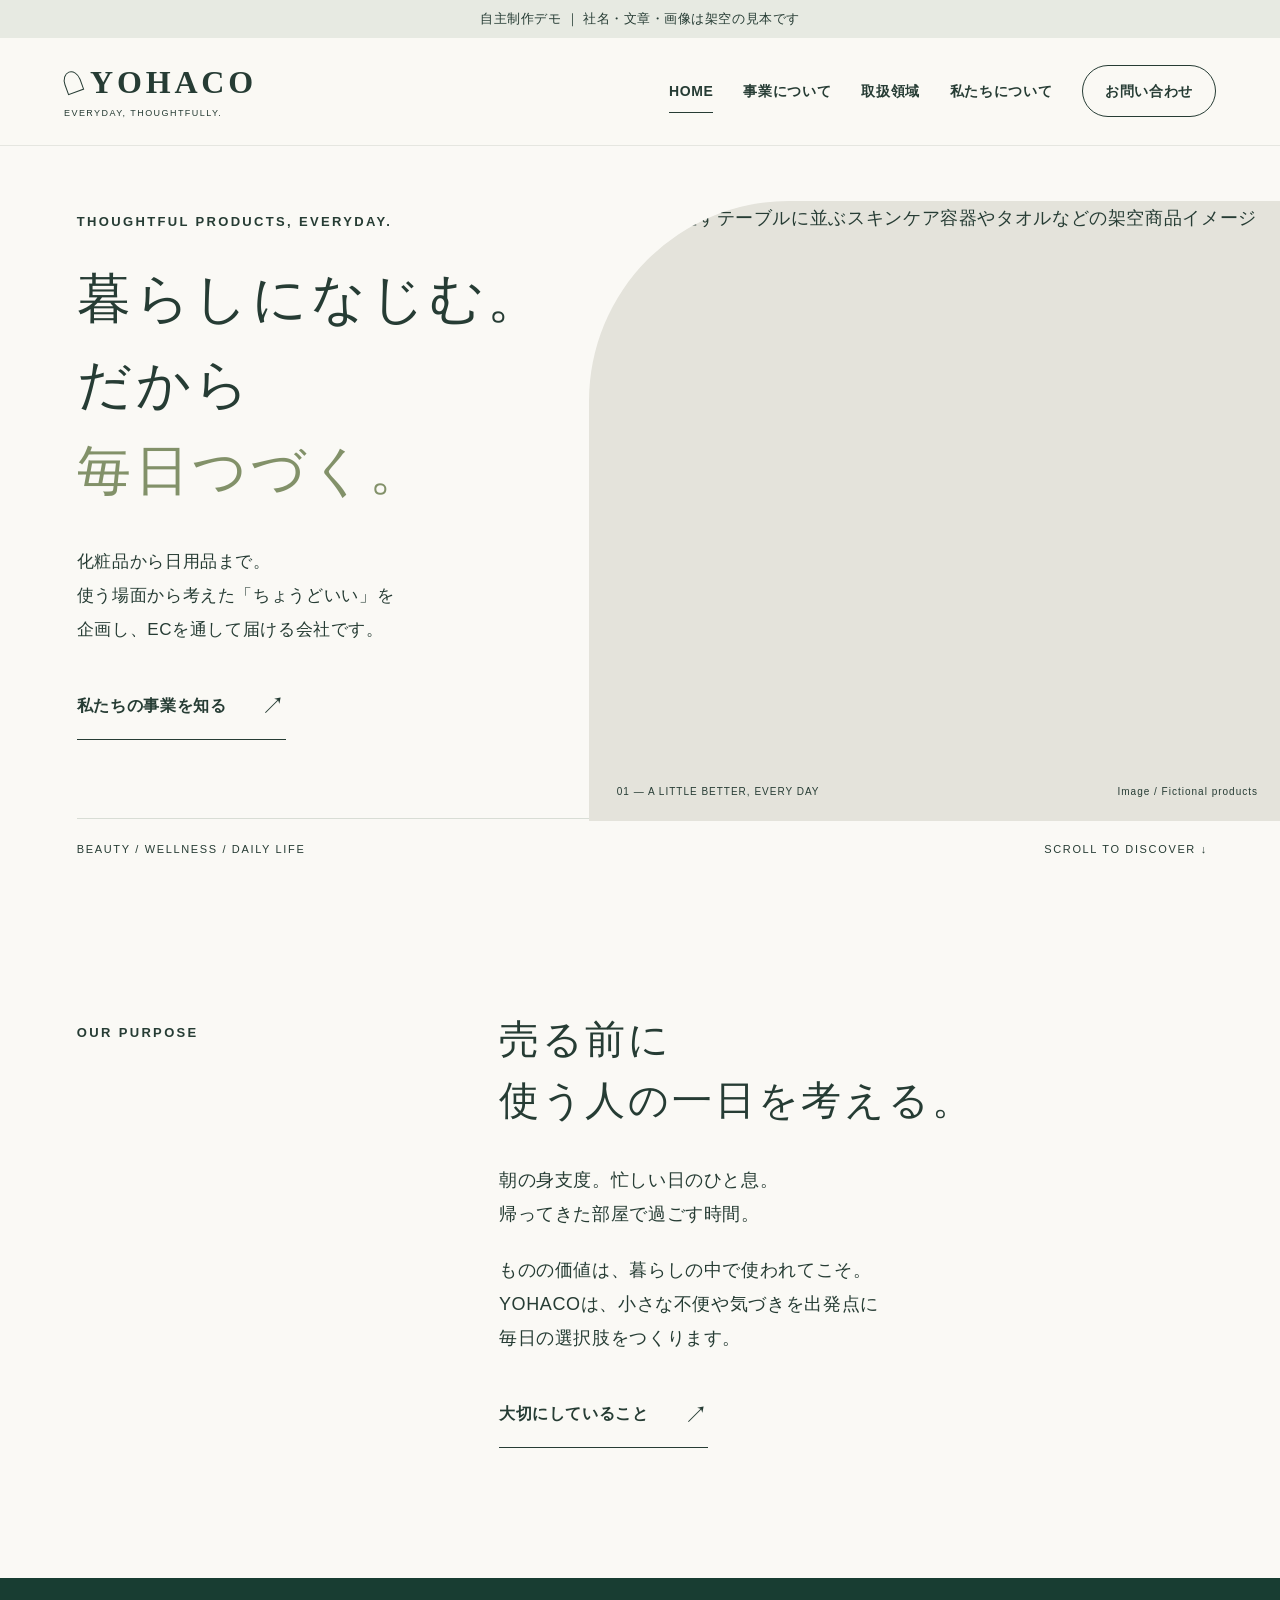
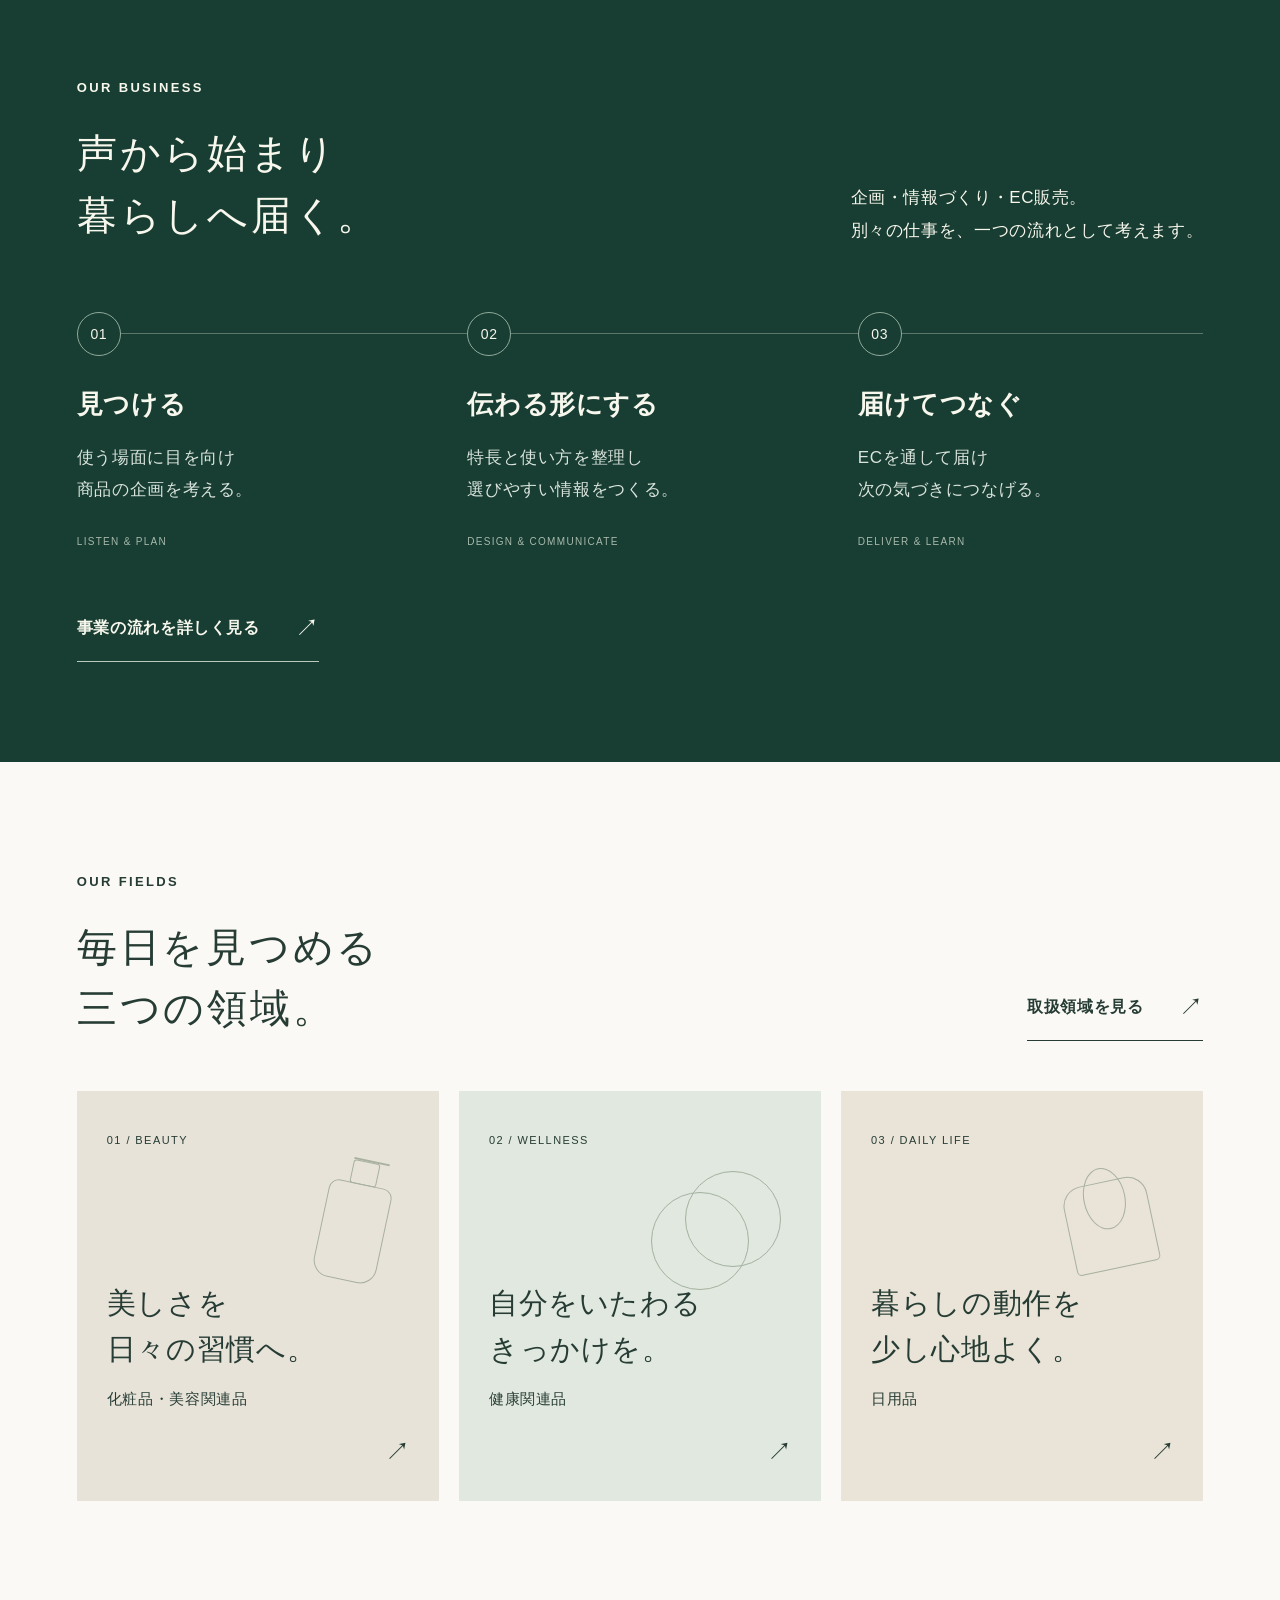
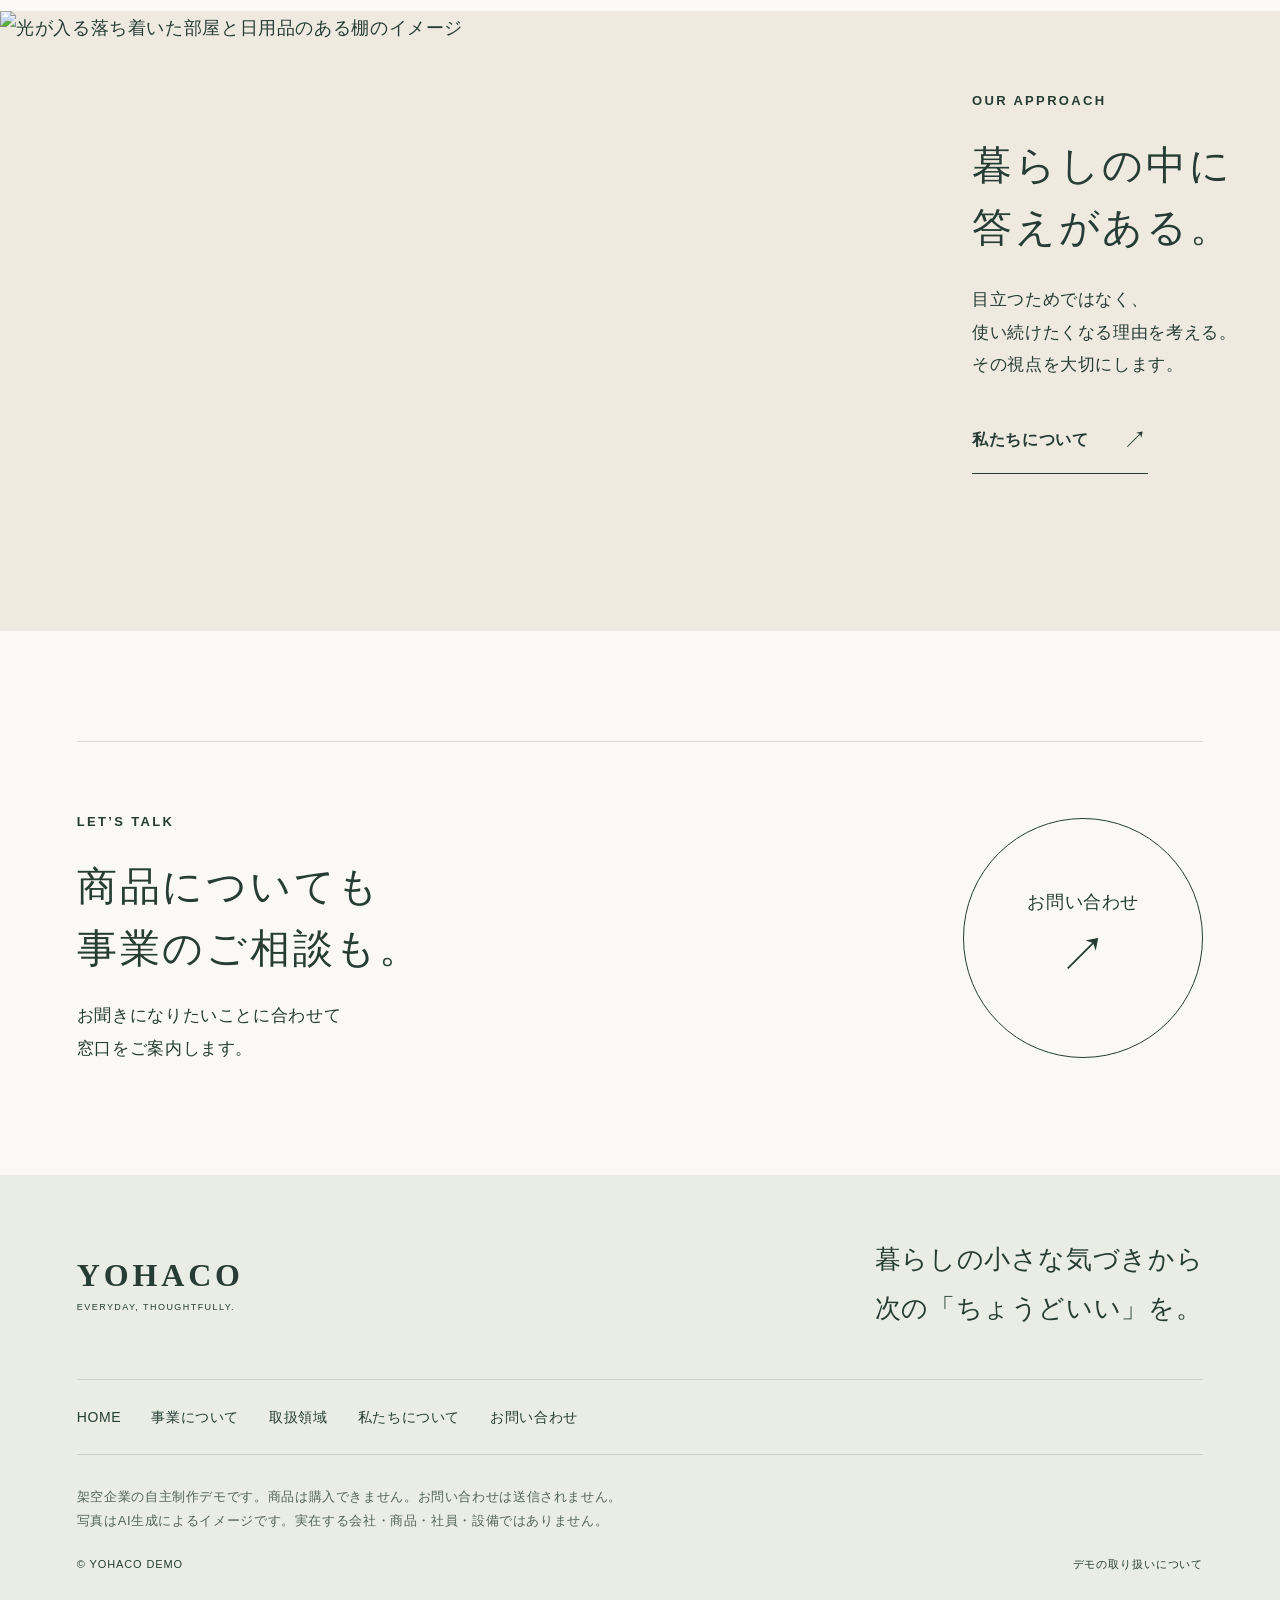
==== index.html @ bc438890 "Add fictional corporate site demo and empathy-informed copy" ====
<!doctype html><html lang="ja"><head><meta charset="UTF-8"><meta name="viewport" content="width=device-width,initial-scale=1"><meta name="robots" content="noindex,nofollow"><meta name="description" content="架空EC企業YOHACOのコーポレートサイト制作見本。企画からEC販売までの事業を紹介する自主制作デモです。"><title>暮らしになじむ だから毎日つづく | YOHACO — 架空企業デモ</title><link rel="stylesheet" href="style.css"><script defer src="app.js"></script></head><body><a class="skip" href="#main">本文へ</a><div class="demo-note">自主制作デモ <span>｜ 社名・文章・画像は架空の見本です</span></div><header><a class="brand" href="index.html" aria-label="YOHACO ホーム"><i aria-hidden="true"></i>YOHACO<small>EVERYDAY, THOUGHTFULLY.</small></a><button class="menu" aria-expanded="false" aria-controls="nav">MENU <b>＋</b></button><nav id="nav" aria-label="メインナビゲーション"><a href="index.html" aria-current="page">HOME</a><a href="business.html">事業について</a><a href="products.html">取扱領域</a><a href="company.html">私たちについて</a><a href="contact.html">お問い合わせ</a></nav></header><main id="main"><section class="hero"><div class="hero-copy"><p class="eyebrow">THOUGHTFUL PRODUCTS, EVERYDAY.</p><h1><span>暮らしになじむ。</span><span>だから</span><span class="accent">毎日つづく。</span></h1><p>化粧品から日用品まで。<br>使う場面から考えた「ちょうどいい」を<br>企画し、ECを通して届ける会社です。</p><a class="text-link" href="business.html">私たちの事業を知る <b>↗</b></a></div><div class="hero-visual"><img src="assets/hero.webp" alt="朝の光が差すテーブルに並ぶスキンケア容器やタオルなどの架空商品イメージ" width="1536" height="1024"><div class="visual-caption"><span>01 — A LITTLE BETTER, EVERY DAY</span><span>Image / Fictional products</span></div></div><div class="hero-bottom"><span>BEAUTY / WELLNESS / DAILY LIFE</span><span>SCROLL TO DISCOVER ↓</span></div></section>
<section class="intro wrap"><p class="eyebrow">OUR PURPOSE</p><div><h2><span>売る前に</span><br><span>使う人の一日を考える。</span></h2><p>朝の身支度。忙しい日のひと息。<br>帰ってきた部屋で過ごす時間。</p><p>ものの価値は、暮らしの中で使われてこそ。<br>YOHACOは、小さな不便や気づきを出発点に<br>毎日の選択肢をつくります。</p><a class="text-link" href="company.html">大切にしていること <b>↗</b></a></div></section>
<section class="business-home"><div class="wrap"><div class="section-top"><div><p class="eyebrow">OUR BUSINESS</p><h2>声から始まり<br>暮らしへ届く。</h2></div><p>企画・情報づくり・EC販売。<br>別々の仕事を、一つの流れとして考えます。</p></div><div class="flow" aria-label="事業の流れ"><article><span class="step">01</span><h3>見つける</h3><p>使う場面に目を向け<br>商品の企画を考える。</p><span class="eng">LISTEN & PLAN</span></article><article><span class="step">02</span><h3>伝わる形にする</h3><p>特長と使い方を整理し<br>選びやすい情報をつくる。</p><span class="eng">DESIGN & COMMUNICATE</span></article><article><span class="step">03</span><h3>届けてつなぐ</h3><p>ECを通して届け<br>次の気づきにつなげる。</p><span class="eng">DELIVER & LEARN</span></article></div><a class="text-link" href="business.html">事業の流れを詳しく見る <b>↗</b></a></div></section>
<section class="areas wrap"><div class="section-top"><div><p class="eyebrow">OUR FIELDS</p><h2>毎日を見つめる<br>三つの領域。</h2></div><a class="text-link" href="products.html">取扱領域を見る <b>↗</b></a></div><div class="area-grid"><a class="area beauty" href="products.html#beauty"><span class="area-no">01 / BEAUTY</span><div class="line-art bottle" aria-hidden="true"></div><h3>美しさを<br>日々の習慣へ。</h3><p>化粧品・美容関連品</p><b class="arrow">↗</b></a><a class="area wellness" href="products.html#wellness"><span class="area-no">02 / WELLNESS</span><div class="line-art rings" aria-hidden="true"></div><h3>自分をいたわる<br>きっかけを。</h3><p>健康関連品</p><b class="arrow">↗</b></a><a class="area daily" href="products.html#daily"><span class="area-no">03 / DAILY LIFE</span><div class="line-art box" aria-hidden="true"></div><h3>暮らしの動作を<br>少し心地よく。</h3><p>日用品</p><b class="arrow">↗</b></a></div></section>
<section class="scene"><img src="assets/living.webp" alt="光が入る落ち着いた部屋と日用品のある棚のイメージ" loading="lazy" width="1536" height="1024"><div><p class="eyebrow">OUR APPROACH</p><h2>暮らしの中に<br>答えがある。</h2><p>目立つためではなく、<br>使い続けたくなる理由を考える。<br>その視点を大切にします。</p><a class="text-link" href="company.html">私たちについて <b>↗</b></a></div></section><section class="contact-band"><div><p class="eyebrow">LET’S TALK</p><h2>商品についても<br>事業のご相談も。</h2><p>お聞きになりたいことに合わせて<br>窓口をご案内します。</p></div><a class="round-link" href="contact.html"><span>お問い合わせ</span><b aria-hidden="true">↗</b></a></section></main><footer><div class="footer-top"><a class="brand" href="index.html">YOHACO<small>EVERYDAY, THOUGHTFULLY.</small></a><p>暮らしの小さな気づきから<br>次の「ちょうどいい」を。</p></div><div class="footer-nav"><a href="index.html" aria-current="page">HOME</a><a href="business.html">事業について</a><a href="products.html">取扱領域</a><a href="company.html">私たちについて</a><a href="contact.html">お問い合わせ</a></div><div class="fine">架空企業の自主制作デモです。商品は購入できません。お問い合わせは送信されません。<br>写真はAI生成によるイメージです。実在する会社・商品・社員・設備ではありません。</div><div class="copyright">© YOHACO DEMO <a href="privacy.html">デモの取り扱いについて</a></div></footer></body></html>
---- style.css ----
:root{--ink:#263c34;--deep:#183d32;--muted:#65736c;--paper:#faf9f5;--sand:#ede9df;--line:#d8ddd5;--accent:#8d9b69}*{box-sizing:border-box}html{scroll-behavior:smooth;scroll-padding-top:110px}body{margin:0;background:var(--paper);color:var(--ink);font-family:"Noto Sans JP","Yu Gothic",Meiryo,sans-serif;font-size:18px;line-height:1.9;letter-spacing:.035em}a{color:inherit;text-decoration:none}button,input,textarea{font:inherit}button,a,input,textarea{ -webkit-tap-highlight-color:transparent}button{cursor:pointer}a:focus-visible,button:focus-visible,input:focus-visible,textarea:focus-visible{outline:3px solid #a1844d;outline-offset:5px}img{display:block;width:100%;height:auto}h1,h2,h3,p{margin:0}h1,h2{font-family:"Yu Mincho","Hiragino Mincho ProN",serif;font-weight:500;line-height:1.55;letter-spacing:.07em;overflow-wrap:anywhere}h1 span,h2 span{display:inline-block}h1{font-size:clamp(38px,4.4vw,68px)}h2{font-size:clamp(30px,3.1vw,46px)}h3{font-size:25px;line-height:1.6}p+p{margin-top:22px}.wrap{width:min(1200px,88%);margin:auto}.eyebrow{font-size:13px;font-weight:600;letter-spacing:.18em;line-height:1.6;margin-bottom:25px}.demo-note{background:#e7eae2;text-align:center;font-size:13px;line-height:1.5;padding:9px 18px;letter-spacing:.04em}.skip{position:fixed;top:-100px;left:12px;background:#fff;padding:10px;z-index:100}.skip:focus{top:5px}header{height:108px;display:flex;align-items:center;justify-content:space-between;padding:0 5%;background:rgba(250,249,245,.95);border-bottom:1px solid rgba(40,60,50,.1);position:relative;z-index:10}.brand{font-family:Georgia,serif;font-size:32px;line-height:1.2;letter-spacing:.12em;font-weight:bold}.brand small{font-family:Arial,sans-serif;font-size:9px;display:block;letter-spacing:.16em;font-weight:normal;margin-top:7px}.brand i{display:inline-block;border:1px solid var(--ink);border-radius:50% 50% 0 0;width:17px;height:22px;margin-right:9px;transform:rotate(-20deg)}nav{display:flex;gap:30px;align-items:center}nav a{font-size:14px;font-weight:600;padding:9px 0;position:relative}nav a:after{content:'';height:1px;width:0;position:absolute;bottom:0;left:0;background:var(--ink);transition:width .3s}nav a:hover:after,nav a[aria-current]:after{width:100%}nav a:last-child{border:1px solid var(--ink);border-radius:40px;padding:12px 22px}.menu{display:none}.hero{position:relative;padding:54px 0 0 6%;overflow:hidden}.hero-copy{position:relative;z-index:2;width:48%;padding:12px 0 60px}.hero h1{font-size:clamp(42px,4.25vw,66px);line-height:1.58;margin-bottom:30px}.hero h1>span{display:block}.accent{color:#829169}.hero-copy>p:not(.eyebrow){font-size:17px;line-height:2}.hero-visual{position:absolute;left:46%;top:55px;width:54%;height:620px;border-radius:200px 0 0 0;overflow:hidden;background:#e4e3db}.hero-visual img{height:100%;object-fit:cover;object-position:57% center;animation:heroLight 1.8s ease-out}.visual-caption{position:absolute;bottom:20px;left:28px;right:22px;display:flex;justify-content:space-between;font-size:10px;letter-spacing:.1em;gap:10px;color:#263c34}.hero-bottom{border-top:1px solid var(--line);margin:18px 6% 0 0;display:flex;justify-content:space-between;font-size:11px;letter-spacing:.15em;padding:20px 0}.text-link{display:inline-flex;gap:35px;align-items:center;border-bottom:1px solid var(--ink);padding:10px 0;margin-top:26px;font-size:16px;font-weight:600}.text-link b{font-size:24px;font-weight:normal;transition:transform .3s}.text-link:hover b{transform:translate(4px,-4px)}.intro{padding:130px 0;display:grid;grid-template-columns:1fr 2fr;gap:70px}.intro>div{max-width:760px}.intro h2{margin-bottom:30px}.intro p{font-size:18px}.intro>.eyebrow{font-size:13px;padding-top:13px}.business-home{background:var(--deep);color:#f7f7ed;padding:100px 0}.section-top{display:flex;justify-content:space-between;align-items:end;gap:35px}.section-top>p{font-size:17px;max-width:450px}.flow{display:grid;grid-template-columns:repeat(3,1fr);gap:45px;margin:65px 0 18px;position:relative}.flow:before{content:'';position:absolute;top:21px;left:0;width:100%;height:1px;background:#5a776a;transform:scaleX(0);transform-origin:left;transition:transform 1.4s ease}.flow.in-view:before{transform:scaleX(1)}.flow article{position:relative;opacity:.6;transition:opacity .6s}.flow.in-view article{opacity:1}.flow article:nth-child(2){transition-delay:.25s}.flow article:nth-child(3){transition-delay:.5s}.step{display:inline-block;background:var(--deep);border:1px solid #8eab9c;border-radius:50%;font-size:14px;width:44px;height:44px;text-align:center;line-height:42px;position:relative;margin-bottom:28px}.flow h3{font-size:26px;margin-bottom:16px}.flow p{font-size:17px;color:#d9e4dd}.eng{display:block;font-size:10px;letter-spacing:.13em;margin-top:26px;color:#a7b9ac}.business-home .text-link{border-color:#b9cbbf}.areas{padding:110px 0}.area-grid{display:grid;grid-template-columns:repeat(3,1fr);gap:20px;margin-top:50px}.area{padding:30px;min-height:410px;position:relative;overflow:hidden;transition:box-shadow .3s}.area:hover{box-shadow:0 12px 32px #253a3214}.beauty{background:#e8e3d9}.wellness{background:#e0e8df}.daily{background:#e9e4d7}.area-no{font-size:11px;letter-spacing:.13em;position:relative;z-index:1}.area h3{font-family:"Yu Mincho",serif;font-weight:500;position:relative;font-size:29px;margin-top:125px}.area p{font-size:15px;margin-top:12px}.arrow{position:absolute;bottom:25px;right:28px;font-size:25px;font-weight:normal}.line-art{position:absolute;color:#8d9b86;opacity:.7;transition:transform .8s}.bottle{width:64px;height:98px;border:1px solid currentColor;border-radius:10px 10px 17px 17px;right:55px;top:92px;transform:rotate(12deg)}.bottle:before{content:'';position:absolute;width:25px;height:22px;border:1px solid currentColor;top:-24px;left:18px;border-radius:3px}.bottle:after{content:'';width:36px;height:2px;position:absolute;top:-26px;left:18px;background:currentColor}.rings{width:96px;height:96px;border:1px solid currentColor;border-radius:50%;top:80px;right:40px}.rings:after{content:'';width:96px;height:96px;border:1px solid currentColor;border-radius:50%;position:absolute;top:20px;left:-35px}.box{width:85px;height:88px;border:1px solid currentColor;right:50px;top:90px;transform:rotate(-12deg);border-radius:20px 20px 5px 5px}.box:after{content:'';height:60px;width:40px;border:1px solid currentColor;position:absolute;top:-15px;left:20px;border-radius:50%}.area:hover .line-art{transform:rotate(0) translateY(-7px)}.scene{display:grid;grid-template-columns:1.1fr 1fr;background:#eeeae0;overflow:hidden}.scene>img{width:100%;height:100%;min-height:620px;object-fit:cover;clip-path:inset(0 12% 0 0);transition:clip-path 1.1s}.scene.in-view>img{clip-path:inset(0)}.scene>div{padding:80px 12%}.scene h2{margin-bottom:25px}.scene p:not(.eyebrow){font-size:17px}.contact-band{width:min(1200px,88%);margin:110px auto;display:flex;justify-content:space-between;align-items:center;gap:35px;border-top:1px solid var(--line);padding-top:70px}.contact-band p:not(.eyebrow){font-size:17px;margin-top:20px}.round-link{border:1px solid var(--ink);width:240px;height:240px;border-radius:50%;display:flex;flex-direction:column;align-items:center;justify-content:center;flex-shrink:0;transition:background .3s,color .3s}.round-link:hover{background:var(--deep);color:#fff}.round-link b{font-size:48px;font-weight:normal;line-height:1.5}footer{background:#e9ede5;padding:60px 6% 28px}.footer-top{display:flex;justify-content:space-between;gap:30px;align-items:center;margin-bottom:45px}.footer-top p{font-family:"Yu Mincho",serif;font-size:26px}.footer-nav{display:flex;gap:30px;flex-wrap:wrap;font-size:14px;border-top:1px solid #cbd3c8;border-bottom:1px solid #cbd3c8;padding:24px 0}.fine{font-size:13px;color:#536454;margin-top:30px;line-height:1.8}.copyright{display:flex;justify-content:space-between;font-size:11px;letter-spacing:.08em;margin-top:22px}.page-head{padding:80px 0 65px}.page-head .lead{font-size:19px;margin-top:28px;max-width:760px}.wide-photo img{max-height:600px;object-fit:cover}.wide-photo figcaption{font-size:13px;margin-top:10px;color:var(--muted)}.service-list{padding:30px 0}.service-list article{display:grid;grid-template-columns:1fr 2.2fr;gap:60px;padding:80px 0;border-bottom:1px solid var(--line)}.big-number{font-family:Georgia,serif;font-size:100px;line-height:1.1;color:#9dab91}.service-list h2{margin-bottom:25px}.service-list p{max-width:720px}.service-list ul{padding:25px 0 0 20px;line-height:2.1;font-size:17px}.product-row{display:grid;grid-template-columns:1fr 1.25fr;gap:70px;padding:40px 0 70px;margin-bottom:35px;border-bottom:1px solid var(--line);scroll-margin-top:30px}.category-visual{min-height:420px;position:relative;overflow:hidden;display:flex;align-items:end;justify-content:center;padding:38px}.category-visual>span{font-family:Georgia,serif;font-size:30px;letter-spacing:.14em;color:#6d7969}.category-visual .line-art{top:110px;right:40%;transform:scale(1.7)}.product-row h2{margin-bottom:22px}.product-row p{font-size:17px}.product-row dl{margin-top:30px;font-size:16px}.product-row dt{font-weight:bold;margin-top:18px}.product-row dd{margin:5px 0}.note{font-size:15px!important;color:var(--muted);margin-top:20px!important}.values{padding:0 0 45px}.values article{display:grid;grid-template-columns:1fr 1.6fr 2fr;gap:35px;border-top:1px solid var(--line);padding:45px 0}.values article>span{font-size:12px;letter-spacing:.1em;padding-top:10px}.values h2{font-size:26px}.values p{font-size:17px}.company-data{padding-bottom:30px}.company-data h2{margin-bottom:30px}.disclosure{padding:22px 26px;border-left:3px solid #96a185;background:#edf0e8;font-size:16px;line-height:1.8;margin-bottom:32px}.company-data dl{margin:0}.company-data dt{float:left;width:30%;padding:25px 0;font-size:16px}.company-data dd{margin-left:30%;padding:25px 0;border-bottom:1px solid var(--line);font-size:17px}.contact-form{max-width:850px;padding-bottom:100px}fieldset{border:0;padding:0;margin:35px 0}legend{font-weight:bold;margin-bottom:20px}.contact-choices{display:grid;grid-template-columns:1fr 1fr;gap:20px}.contact-choices label{border:1px solid var(--line);padding:22px;display:flex;align-items:center;gap:12px;cursor:pointer;background:#fff}.contact-choices label:has(input:checked){border-color:var(--deep);background:#eef1e9}.contact-choices input{accent-color:var(--deep)}.contact-choices small{display:block;font-size:14px;margin-top:6px;color:var(--muted)}.fields label{display:block;font-size:16px;font-weight:bold;margin-top:25px}.fields input,.fields textarea{display:block;width:100%;margin-top:10px;padding:16px;background:#fff;border:1px solid #c7cec4;border-radius:0;font-size:18px;font-weight:normal;color:var(--ink)}.fields textarea{resize:vertical}.primary{background:var(--deep);color:#fff;border:0;padding:20px 30px;display:flex;justify-content:space-between;gap:35px;min-width:280px;margin-top:35px;font-size:17px}.primary:hover{background:#31594a}#confirmed-data dt{font-size:14px;color:var(--muted);margin-top:20px}#confirmed-data dd{margin:5px 0 20px;white-space:pre-wrap;overflow-wrap:anywhere}#confirmation h2{font-size:32px}.policy{max-width:850px;padding-bottom:100px}.policy h2{font-size:27px;margin:35px 0 20px}.policy p{font-size:18px}@keyframes heroLight{from{opacity:0;transform:scale(1.035)}to{opacity:1;transform:scale(1)}}
@media(min-width:1500px){.hero-visual{height:690px}.hero-copy{padding-bottom:90px}}
@media(max-width:1050px){header{padding:0 5%;height:95px}nav{gap:18px}nav a{font-size:12px}nav a:last-child{padding:10px 16px}.hero-visual{height:570px;left:48%;width:52%}.hero-copy{width:50%}.hero h1{font-size:47px}.hero-copy>p:not(.eyebrow){font-size:16px}.hero-visual img{object-position:65% center}.visual-caption{display:none}.flow{gap:25px}.flow h3{font-size:23px}.area{padding:25px}.area h3{font-size:25px}.scene>div{padding:65px 10%}.values article{grid-template-columns:1fr 2fr}.values article p{grid-column:2}.product-row{gap:35px}}
@media(max-width:760px){html{scroll-padding-top:20px}body{font-size:18px;letter-spacing:.025em}.demo-note{font-size:11px;padding:8px 10px}.demo-note span{white-space:nowrap}header{height:85px;padding:0 6%}.brand{font-size:27px}.brand small{font-size:8px}.brand i{width:15px;height:20px}.menu{display:flex;gap:18px;align-items:center;background:none;border:0;font-size:12px;letter-spacing:.1em;color:var(--ink);padding:10px}.menu b{font-size:23px;font-weight:normal}nav{display:none;position:absolute;left:0;right:0;top:85px;padding:20px 6% 30px;background:var(--paper);box-shadow:0 20px 20px #142d2212;flex-direction:column;align-items:stretch;gap:0}nav.open{display:flex}nav a{font-size:17px;padding:16px 0;border-bottom:1px solid var(--line)}nav a:last-child{margin-top:15px;text-align:center}.wrap{width:88%}.hero{padding:35px 0 0}.hero-copy{width:88%;margin:auto;padding:0 0 30px}.hero h1{font-size:clamp(37px,10.3vw,55px);line-height:1.5;margin-bottom:24px}.hero h1>span:nth-child(2),.hero h1>span:nth-child(3){display:inline}.hero .eyebrow{font-size:10px;letter-spacing:.13em;margin-bottom:20px}.hero-copy>p:not(.eyebrow){font-size:17px;line-height:1.95}.hero-visual{position:relative;left:6%;top:auto;width:94%;height:350px;border-radius:100px 0 0 0}.hero-visual img{object-position:center}.hero-bottom{margin:20px 6% 0;font-size:8px;gap:15px;padding:16px 0}.hero-bottom span:last-child{white-space:nowrap}.text-link{font-size:16px;gap:30px;margin-top:20px}.intro{display:block;padding:75px 0}.intro>.eyebrow{font-size:12px;padding:0;margin-bottom:20px}.intro h2{font-size:31px;margin-bottom:25px}.intro p{font-size:18px;line-height:2}.intro br{display:none}.intro h2 br{display:block}.business-home{padding:65px 0}.section-top{display:block}.section-top>p{font-size:17px;margin-top:24px}.eyebrow{font-size:11px;margin-bottom:20px}h2{font-size:32px}.flow{display:block;margin-top:40px}.flow:before{top:0;left:21px;width:1px;height:100%;transform:scaleY(0);transform-origin:top}.flow.in-view:before{transform:scaleY(1)}.flow article{padding:0 0 35px 70px}.step{position:absolute;left:0;top:0}.flow h3{font-size:24px;margin-bottom:12px}.flow p{font-size:17px}.eng{margin-top:16px}.flow article:last-child{padding-bottom:10px}.areas{padding:75px 0}.area-grid{display:block;margin-top:30px}.area{display:block;min-height:300px;margin-bottom:18px;padding:27px}.area h3{margin-top:55px;font-size:28px}.area p{font-size:16px}.area .line-art{top:80px;right:60px}.area-no{font-size:12px}.scene{display:flex;flex-direction:column}.scene>img{height:340px;min-height:0;object-position:55% center}.scene>div{padding:45px 6% 55px}.scene p:not(.eyebrow){font-size:18px}.contact-band{display:block;margin:75px auto;padding-top:40px}.round-link{width:100%;height:auto;border-radius:0;margin-top:30px;flex-direction:row;justify-content:space-between;padding:15px 25px}.round-link b{font-size:35px}.contact-band p:not(.eyebrow){font-size:18px}footer{padding:45px 6% 25px}.footer-top{display:block;margin-bottom:30px}.footer-top p{font-size:24px;margin-top:25px}.footer-nav{gap:16px 25px;font-size:16px}.fine{font-size:14px}.copyright{font-size:10px;gap:20px;line-height:1.7}.page-head{padding:45px 0}.page-head h1{font-size:36px;line-height:1.6}.page-head .lead{font-size:18px;margin-top:25px}.page-head .lead br{display:none}.wide-photo{width:100%}.wide-photo img{height:340px;object-fit:cover}.wide-photo figcaption{font-size:13px;margin:10px 6%}.service-list article{display:block;padding:45px 0}.big-number{font-size:60px;display:block;margin-bottom:25px}.service-list h2{font-size:30px}.service-list p{font-size:18px}.service-list ul{font-size:17px;padding-top:15px}.product-row{display:block;padding:0 0 45px;margin-bottom:45px}.category-visual{min-height:300px;margin-bottom:30px}.category-visual .line-art{top:85px;right:42%;transform:scale(1.3)}.category-visual>span{font-size:25px}.product-row p{font-size:18px}.product-row h2{font-size:31px}.product-row dl{font-size:17px}.note{font-size:16px!important}.values article{display:block;padding:30px 0}.values h2{font-size:26px;margin:15px 0}.values p{font-size:18px}.values article>span{font-size:12px}.company-data dt{float:none;width:auto;font-weight:bold;padding:20px 0 0;font-size:16px}.company-data dd{margin:0;padding:8px 0 20px;font-size:18px}.disclosure{padding:20px;font-size:16px}.contact-form{padding-bottom:65px}.contact-choices{grid-template-columns:1fr;gap:12px}.contact-choices label{padding:20px}.contact-choices small{font-size:16px}.fields label{font-size:17px}.fields input,.fields textarea{font-size:18px}.primary{width:100%;font-size:17px;min-width:0}.policy h2{font-size:25px}.policy p{font-size:18px}}
@media(prefers-reduced-motion:reduce){html{scroll-behavior:auto}*,*:before,*:after{animation:none!important;transition:none!important}.flow article{opacity:1}.flow:before{transform:none}.scene>img{clip-path:none}}
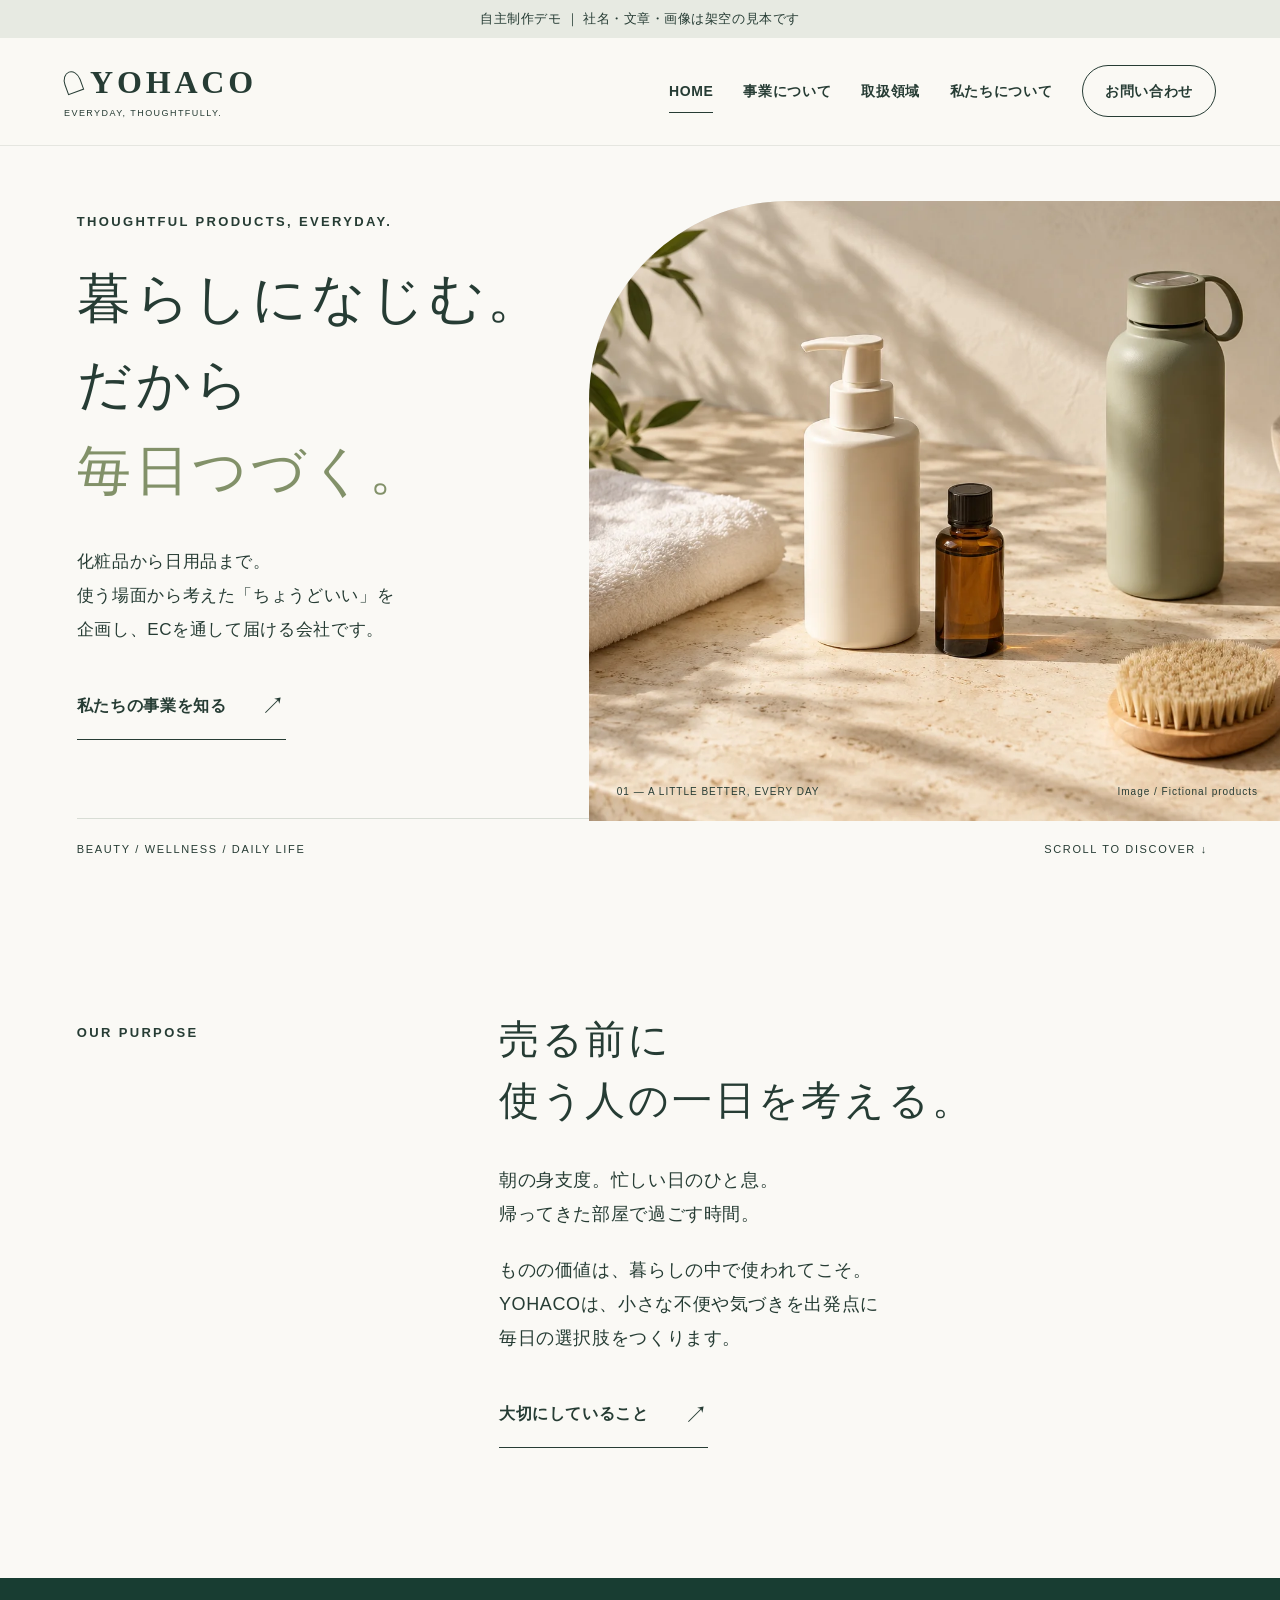
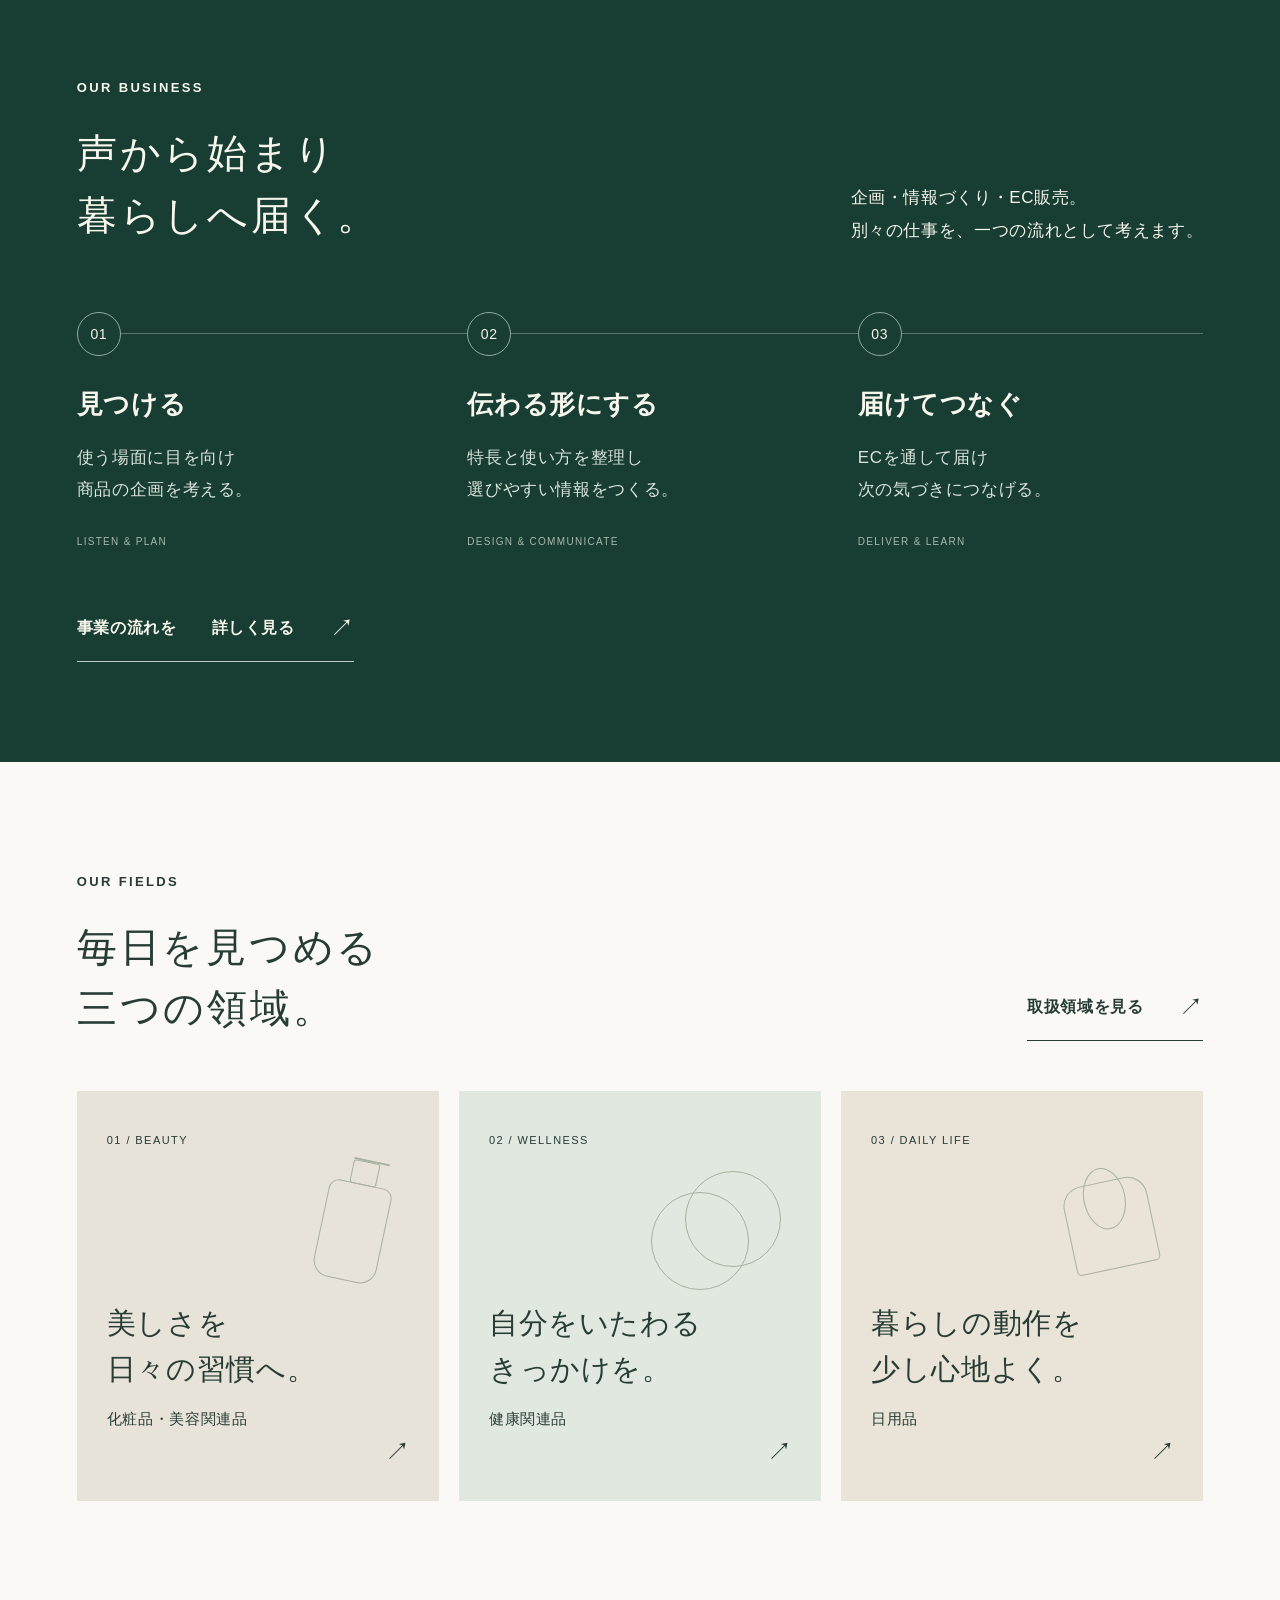
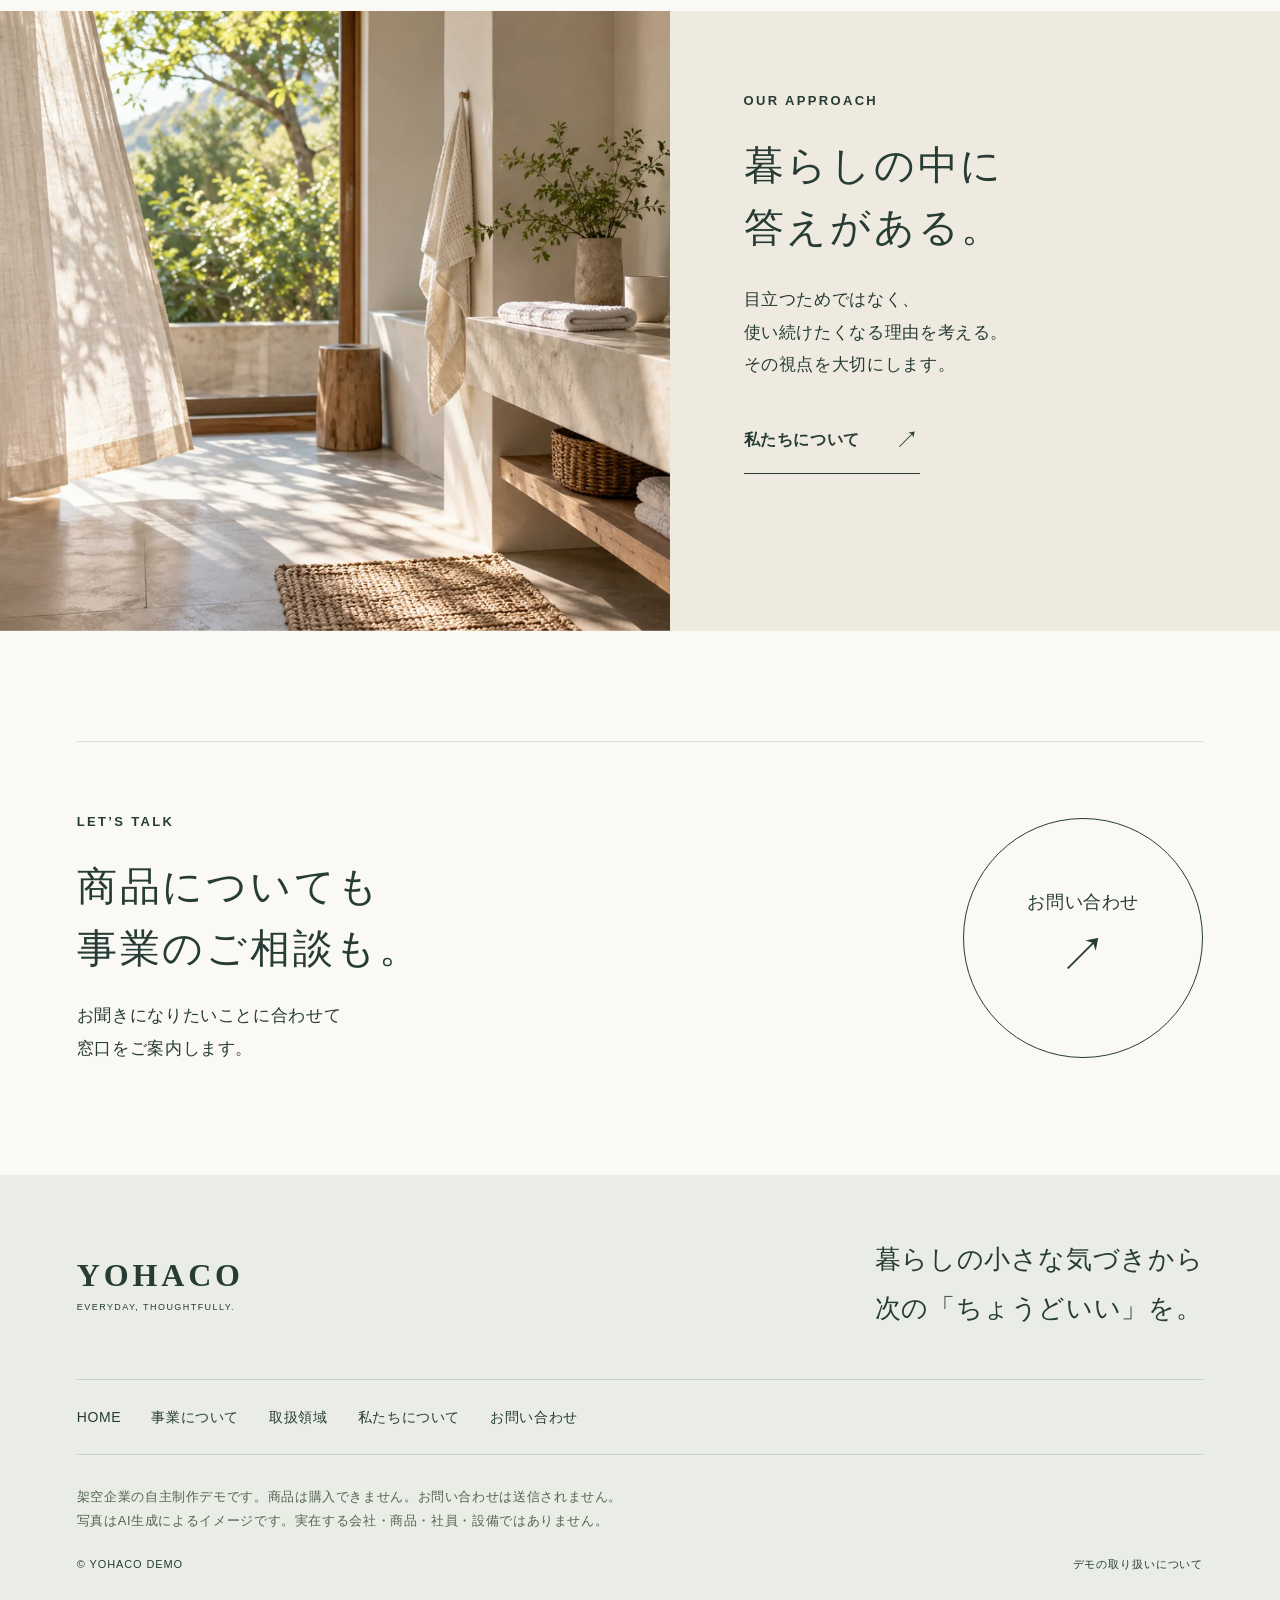
==== commit 34b28a8f: "Improve mobile Japanese phrase wrapping and validate six pages" ====
--- a/index.html
+++ b/index.html
@@ -1,5 +1,5 @@
-<!doctype html><html lang="ja"><head><meta charset="UTF-8"><meta name="viewport" content="width=device-width,initial-scale=1"><meta name="robots" content="noindex,nofollow"><meta name="description" content="架空EC企業YOHACOのコーポレートサイト制作見本。企画からEC販売までの事業を紹介する自主制作デモです。"><title>暮らしになじむ だから毎日つづく | YOHACO — 架空企業デモ</title><link rel="stylesheet" href="style.css"><script defer src="app.js"></script></head><body><a class="skip" href="#main">本文へ</a><div class="demo-note">自主制作デモ <span>｜ 社名・文章・画像は架空の見本です</span></div><header><a class="brand" href="index.html" aria-label="YOHACO ホーム"><i aria-hidden="true"></i>YOHACO<small>EVERYDAY, THOUGHTFULLY.</small></a><button class="menu" aria-expanded="false" aria-controls="nav">MENU <b>＋</b></button><nav id="nav" aria-label="メインナビゲーション"><a href="index.html" aria-current="page">HOME</a><a href="business.html">事業について</a><a href="products.html">取扱領域</a><a href="company.html">私たちについて</a><a href="contact.html">お問い合わせ</a></nav></header><main id="main"><section class="hero"><div class="hero-copy"><p class="eyebrow">THOUGHTFUL PRODUCTS, EVERYDAY.</p><h1><span>暮らしになじむ。</span><span>だから</span><span class="accent">毎日つづく。</span></h1><p>化粧品から日用品まで。<br>使う場面から考えた「ちょうどいい」を<br>企画し、ECを通して届ける会社です。</p><a class="text-link" href="business.html">私たちの事業を知る <b>↗</b></a></div><div class="hero-visual"><img src="assets/hero.webp" alt="朝の光が差すテーブルに並ぶスキンケア容器やタオルなどの架空商品イメージ" width="1536" height="1024"><div class="visual-caption"><span>01 — A LITTLE BETTER, EVERY DAY</span><span>Image / Fictional products</span></div></div><div class="hero-bottom"><span>BEAUTY / WELLNESS / DAILY LIFE</span><span>SCROLL TO DISCOVER ↓</span></div></section>
-<section class="intro wrap"><p class="eyebrow">OUR PURPOSE</p><div><h2><span>売る前に</span><br><span>使う人の一日を考える。</span></h2><p>朝の身支度。忙しい日のひと息。<br>帰ってきた部屋で過ごす時間。</p><p>ものの価値は、暮らしの中で使われてこそ。<br>YOHACOは、小さな不便や気づきを出発点に<br>毎日の選択肢をつくります。</p><a class="text-link" href="company.html">大切にしていること <b>↗</b></a></div></section>
-<section class="business-home"><div class="wrap"><div class="section-top"><div><p class="eyebrow">OUR BUSINESS</p><h2>声から始まり<br>暮らしへ届く。</h2></div><p>企画・情報づくり・EC販売。<br>別々の仕事を、一つの流れとして考えます。</p></div><div class="flow" aria-label="事業の流れ"><article><span class="step">01</span><h3>見つける</h3><p>使う場面に目を向け<br>商品の企画を考える。</p><span class="eng">LISTEN & PLAN</span></article><article><span class="step">02</span><h3>伝わる形にする</h3><p>特長と使い方を整理し<br>選びやすい情報をつくる。</p><span class="eng">DESIGN & COMMUNICATE</span></article><article><span class="step">03</span><h3>届けてつなぐ</h3><p>ECを通して届け<br>次の気づきにつなげる。</p><span class="eng">DELIVER & LEARN</span></article></div><a class="text-link" href="business.html">事業の流れを詳しく見る <b>↗</b></a></div></section>
+<!doctype html><html lang="ja"><head><meta charset="UTF-8"><meta name="viewport" content="width=device-width,initial-scale=1"><meta name="robots" content="noindex,nofollow"><meta name="description" content="架空EC企業YOHACOのコーポレートサイト制作見本。企画からEC販売までの事業を紹介する自主制作デモです。"><title>暮らしになじむ だから毎日つづく | YOHACO — 架空企業デモ</title><link rel="stylesheet" href="style.css"><script defer src="app.js"></script></head><body><a class="skip" href="#main">本文へ</a><div class="demo-note">自主制作デモ <span>｜ 社名・文章・画像は架空の見本です</span></div><header><a class="brand" href="index.html" aria-label="YOHACO ホーム"><i aria-hidden="true"></i>YOHACO<small>EVERYDAY, THOUGHTFULLY.</small></a><button class="menu" aria-expanded="false" aria-controls="nav">MENU <b>＋</b></button><nav id="nav" aria-label="メインナビゲーション"><a href="index.html" aria-current="page">HOME</a><a href="business.html">事業について</a><a href="products.html">取扱領域</a><a href="company.html">私たちについて</a><a href="contact.html">お問い合わせ</a></nav></header><main id="main"><section class="hero"><div class="hero-copy"><p class="eyebrow">THOUGHTFUL PRODUCTS, EVERYDAY.</p><h1><span><span class="phrase">暮らしに</span><span class="phrase">なじむ。</span></span><span>だから</span><span class="accent">毎日つづく。</span></h1><p>化粧品から日用品まで。<br><span class="phrase">使う場面から考えた</span><span class="phrase">「ちょうどいい」を</span><br><span class="phrase">企画し、</span><span class="phrase">ECを通して</span><span class="phrase">届ける会社です。</span></p><a class="text-link" href="business.html">私たちの事業を知る <b>↗</b></a></div><div class="hero-visual"><img src="assets/hero.webp" alt="朝の光が差すテーブルに並ぶスキンケア容器やタオルなどの架空商品イメージ" width="1536" height="1024"><div class="visual-caption"><span>01 — A LITTLE BETTER, EVERY DAY</span><span>Image / Fictional products</span></div></div><div class="hero-bottom"><span>BEAUTY / WELLNESS / DAILY LIFE</span><span>SCROLL TO DISCOVER ↓</span></div></section>
+<section class="intro wrap"><p class="eyebrow">OUR PURPOSE</p><div><h2><span>売る前に</span><br><span><span class="phrase">使う人の</span><span class="phrase">一日を考える。</span></span></h2><p><span class="phrase">朝の身支度。</span><span class="phrase">忙しい日のひと息。</span><br><span class="phrase">帰ってきた部屋で</span><span class="phrase">過ごす時間。</span></p><p><span class="phrase">ものの価値は、</span><span class="phrase">暮らしの中で</span><span class="phrase">使われてこそ。</span><br><span class="phrase">YOHACOは、</span><span class="phrase">小さな不便や気づきを</span><span class="phrase">出発点に</span><br><span class="phrase">毎日の選択肢を</span><span class="phrase">つくります。</span></p><a class="text-link" href="company.html">大切にしていること <b>↗</b></a></div></section>
+<section class="business-home"><div class="wrap"><div class="section-top"><div><p class="eyebrow">OUR BUSINESS</p><h2>声から始まり<br>暮らしへ届く。</h2></div><p>企画・情報づくり・EC販売。<br><span class="phrase">別々の仕事を、</span><span class="phrase">一つの流れとして</span><span class="phrase">考えます。</span></p></div><div class="flow" aria-label="事業の流れ"><article><span class="step">01</span><h3>見つける</h3><p>使う場面に目を向け<br>商品の企画を考える。</p><span class="eng">LISTEN & PLAN</span></article><article><span class="step">02</span><h3>伝わる形にする</h3><p>特長と使い方を整理し<br>選びやすい情報をつくる。</p><span class="eng">DESIGN & COMMUNICATE</span></article><article><span class="step">03</span><h3>届けてつなぐ</h3><p>ECを通して届け<br>次の気づきにつなげる。</p><span class="eng">DELIVER & LEARN</span></article></div><a class="text-link" href="business.html"><span class="phrase">事業の流れを</span><span class="phrase">詳しく見る </span><b>↗</b></a></div></section>
 <section class="areas wrap"><div class="section-top"><div><p class="eyebrow">OUR FIELDS</p><h2>毎日を見つめる<br>三つの領域。</h2></div><a class="text-link" href="products.html">取扱領域を見る <b>↗</b></a></div><div class="area-grid"><a class="area beauty" href="products.html#beauty"><span class="area-no">01 / BEAUTY</span><div class="line-art bottle" aria-hidden="true"></div><h3>美しさを<br>日々の習慣へ。</h3><p>化粧品・美容関連品</p><b class="arrow">↗</b></a><a class="area wellness" href="products.html#wellness"><span class="area-no">02 / WELLNESS</span><div class="line-art rings" aria-hidden="true"></div><h3>自分をいたわる<br>きっかけを。</h3><p>健康関連品</p><b class="arrow">↗</b></a><a class="area daily" href="products.html#daily"><span class="area-no">03 / DAILY LIFE</span><div class="line-art box" aria-hidden="true"></div><h3>暮らしの動作を<br>少し心地よく。</h3><p>日用品</p><b class="arrow">↗</b></a></div></section>
-<section class="scene"><img src="assets/living.webp" alt="光が入る落ち着いた部屋と日用品のある棚のイメージ" loading="lazy" width="1536" height="1024"><div><p class="eyebrow">OUR APPROACH</p><h2>暮らしの中に<br>答えがある。</h2><p>目立つためではなく、<br>使い続けたくなる理由を考える。<br>その視点を大切にします。</p><a class="text-link" href="company.html">私たちについて <b>↗</b></a></div></section><section class="contact-band"><div><p class="eyebrow">LET’S TALK</p><h2>商品についても<br>事業のご相談も。</h2><p>お聞きになりたいことに合わせて<br>窓口をご案内します。</p></div><a class="round-link" href="contact.html"><span>お問い合わせ</span><b aria-hidden="true">↗</b></a></section></main><footer><div class="footer-top"><a class="brand" href="index.html">YOHACO<small>EVERYDAY, THOUGHTFULLY.</small></a><p>暮らしの小さな気づきから<br>次の「ちょうどいい」を。</p></div><div class="footer-nav"><a href="index.html" aria-current="page">HOME</a><a href="business.html">事業について</a><a href="products.html">取扱領域</a><a href="company.html">私たちについて</a><a href="contact.html">お問い合わせ</a></div><div class="fine">架空企業の自主制作デモです。商品は購入できません。お問い合わせは送信されません。<br>写真はAI生成によるイメージです。実在する会社・商品・社員・設備ではありません。</div><div class="copyright">© YOHACO DEMO <a href="privacy.html">デモの取り扱いについて</a></div></footer></body></html>+<section class="scene"><img src="assets/living.webp" alt="光が入る落ち着いた部屋と日用品のある棚のイメージ" loading="lazy" width="1536" height="1024"><div><p class="eyebrow">OUR APPROACH</p><h2>暮らしの中に<br>答えがある。</h2><p>目立つためではなく、<br><span class="phrase">使い続けたくなる</span><span class="phrase">理由を考える。</span><br>その視点を大切にします。</p><a class="text-link" href="company.html">私たちについて <b>↗</b></a></div></section><section class="contact-band"><div><p class="eyebrow">LET’S TALK</p><h2>商品についても<br><span class="phrase">事業の</span><span class="phrase">ご相談も。</span></h2><p><span class="phrase">お聞きになりたいことに</span><span class="phrase">合わせて</span><br>窓口をご案内します。</p></div><a class="round-link" href="contact.html"><span>お問い合わせ</span><b aria-hidden="true">↗</b></a></section></main><footer><div class="footer-top"><a class="brand" href="index.html">YOHACO<small>EVERYDAY, THOUGHTFULLY.</small></a><p><span class="phrase">暮らしの</span><span class="phrase">小さな気づきから</span><br>次の「ちょうどいい」を。</p></div><div class="footer-nav"><a href="index.html" aria-current="page">HOME</a><a href="business.html">事業について</a><a href="products.html">取扱領域</a><a href="company.html">私たちについて</a><a href="contact.html">お問い合わせ</a></div><div class="fine"><span class="phrase">架空企業の</span><span class="phrase">自主制作デモです。</span><span class="phrase">商品は購入できません。</span><span class="phrase">お問い合わせは</span><span class="phrase">送信されません。</span><br><span class="phrase">写真はAI生成による</span><span class="phrase">イメージです。</span><span class="phrase">実在する会社・商品・</span><span class="phrase">社員・設備ではありません。</span></div><div class="copyright">© YOHACO DEMO <a href="privacy.html">デモの取り扱いについて</a></div></footer></body></html>
--- a/style.css
+++ b/style.css
@@ -3,3 +3,12 @@
 @media(max-width:1050px){header{padding:0 5%;height:95px}nav{gap:18px}nav a{font-size:12px}nav a:last-child{padding:10px 16px}.hero-visual{height:570px;left:48%;width:52%}.hero-copy{width:50%}.hero h1{font-size:47px}.hero-copy>p:not(.eyebrow){font-size:16px}.hero-visual img{object-position:65% center}.visual-caption{display:none}.flow{gap:25px}.flow h3{font-size:23px}.area{padding:25px}.area h3{font-size:25px}.scene>div{padding:65px 10%}.values article{grid-template-columns:1fr 2fr}.values article p{grid-column:2}.product-row{gap:35px}}
 @media(max-width:760px){html{scroll-padding-top:20px}body{font-size:18px;letter-spacing:.025em}.demo-note{font-size:11px;padding:8px 10px}.demo-note span{white-space:nowrap}header{height:85px;padding:0 6%}.brand{font-size:27px}.brand small{font-size:8px}.brand i{width:15px;height:20px}.menu{display:flex;gap:18px;align-items:center;background:none;border:0;font-size:12px;letter-spacing:.1em;color:var(--ink);padding:10px}.menu b{font-size:23px;font-weight:normal}nav{display:none;position:absolute;left:0;right:0;top:85px;padding:20px 6% 30px;background:var(--paper);box-shadow:0 20px 20px #142d2212;flex-direction:column;align-items:stretch;gap:0}nav.open{display:flex}nav a{font-size:17px;padding:16px 0;border-bottom:1px solid var(--line)}nav a:last-child{margin-top:15px;text-align:center}.wrap{width:88%}.hero{padding:35px 0 0}.hero-copy{width:88%;margin:auto;padding:0 0 30px}.hero h1{font-size:clamp(37px,10.3vw,55px);line-height:1.5;margin-bottom:24px}.hero h1>span:nth-child(2),.hero h1>span:nth-child(3){display:inline}.hero .eyebrow{font-size:10px;letter-spacing:.13em;margin-bottom:20px}.hero-copy>p:not(.eyebrow){font-size:17px;line-height:1.95}.hero-visual{position:relative;left:6%;top:auto;width:94%;height:350px;border-radius:100px 0 0 0}.hero-visual img{object-position:center}.hero-bottom{margin:20px 6% 0;font-size:8px;gap:15px;padding:16px 0}.hero-bottom span:last-child{white-space:nowrap}.text-link{font-size:16px;gap:30px;margin-top:20px}.intro{display:block;padding:75px 0}.intro>.eyebrow{font-size:12px;padding:0;margin-bottom:20px}.intro h2{font-size:31px;margin-bottom:25px}.intro p{font-size:18px;line-height:2}.intro br{display:none}.intro h2 br{display:block}.business-home{padding:65px 0}.section-top{display:block}.section-top>p{font-size:17px;margin-top:24px}.eyebrow{font-size:11px;margin-bottom:20px}h2{font-size:32px}.flow{display:block;margin-top:40px}.flow:before{top:0;left:21px;width:1px;height:100%;transform:scaleY(0);transform-origin:top}.flow.in-view:before{transform:scaleY(1)}.flow article{padding:0 0 35px 70px}.step{position:absolute;left:0;top:0}.flow h3{font-size:24px;margin-bottom:12px}.flow p{font-size:17px}.eng{margin-top:16px}.flow article:last-child{padding-bottom:10px}.areas{padding:75px 0}.area-grid{display:block;margin-top:30px}.area{display:block;min-height:300px;margin-bottom:18px;padding:27px}.area h3{margin-top:55px;font-size:28px}.area p{font-size:16px}.area .line-art{top:80px;right:60px}.area-no{font-size:12px}.scene{display:flex;flex-direction:column}.scene>img{height:340px;min-height:0;object-position:55% center}.scene>div{padding:45px 6% 55px}.scene p:not(.eyebrow){font-size:18px}.contact-band{display:block;margin:75px auto;padding-top:40px}.round-link{width:100%;height:auto;border-radius:0;margin-top:30px;flex-direction:row;justify-content:space-between;padding:15px 25px}.round-link b{font-size:35px}.contact-band p:not(.eyebrow){font-size:18px}footer{padding:45px 6% 25px}.footer-top{display:block;margin-bottom:30px}.footer-top p{font-size:24px;margin-top:25px}.footer-nav{gap:16px 25px;font-size:16px}.fine{font-size:14px}.copyright{font-size:10px;gap:20px;line-height:1.7}.page-head{padding:45px 0}.page-head h1{font-size:36px;line-height:1.6}.page-head .lead{font-size:18px;margin-top:25px}.page-head .lead br{display:none}.wide-photo{width:100%}.wide-photo img{height:340px;object-fit:cover}.wide-photo figcaption{font-size:13px;margin:10px 6%}.service-list article{display:block;padding:45px 0}.big-number{font-size:60px;display:block;margin-bottom:25px}.service-list h2{font-size:30px}.service-list p{font-size:18px}.service-list ul{font-size:17px;padding-top:15px}.product-row{display:block;padding:0 0 45px;margin-bottom:45px}.category-visual{min-height:300px;margin-bottom:30px}.category-visual .line-art{top:85px;right:42%;transform:scale(1.3)}.category-visual>span{font-size:25px}.product-row p{font-size:18px}.product-row h2{font-size:31px}.product-row dl{font-size:17px}.note{font-size:16px!important}.values article{display:block;padding:30px 0}.values h2{font-size:26px;margin:15px 0}.values p{font-size:18px}.values article>span{font-size:12px}.company-data dt{float:none;width:auto;font-weight:bold;padding:20px 0 0;font-size:16px}.company-data dd{margin:0;padding:8px 0 20px;font-size:18px}.disclosure{padding:20px;font-size:16px}.contact-form{padding-bottom:65px}.contact-choices{grid-template-columns:1fr;gap:12px}.contact-choices label{padding:20px}.contact-choices small{font-size:16px}.fields label{font-size:17px}.fields input,.fields textarea{font-size:18px}.primary{width:100%;font-size:17px;min-width:0}.policy h2{font-size:25px}.policy p{font-size:18px}}
 @media(prefers-reduced-motion:reduce){html{scroll-behavior:auto}*,*:before,*:after{animation:none!important;transition:none!important}.flow article{opacity:1}.flow:before{transform:none}.scene>img{clip-path:none}}
+/* Keep meaningful Japanese heading phrases intact. */
+h1,h2{overflow-wrap:normal;word-break:normal}h1 span,h2 span{max-width:100%}
+@media(max-width:760px){.hero h1>span:nth-child(2),.hero h1>span:nth-child(3){display:inline-block}}
+
+/* Meaningful Japanese units: never split a word just to fill a line. */
+.phrase{display:inline-block!important;white-space:nowrap;max-width:100%;font:inherit;letter-spacing:inherit;color:inherit}h1>span:not(.phrase){max-width:none}
+/* Separate decorative category symbols from meaningful card text. */
+.area h3{margin-top:145px}
+@media(max-width:760px){.area{min-height:350px}.area h3{margin-top:120px}.area .line-art{top:62px;right:50px}}
